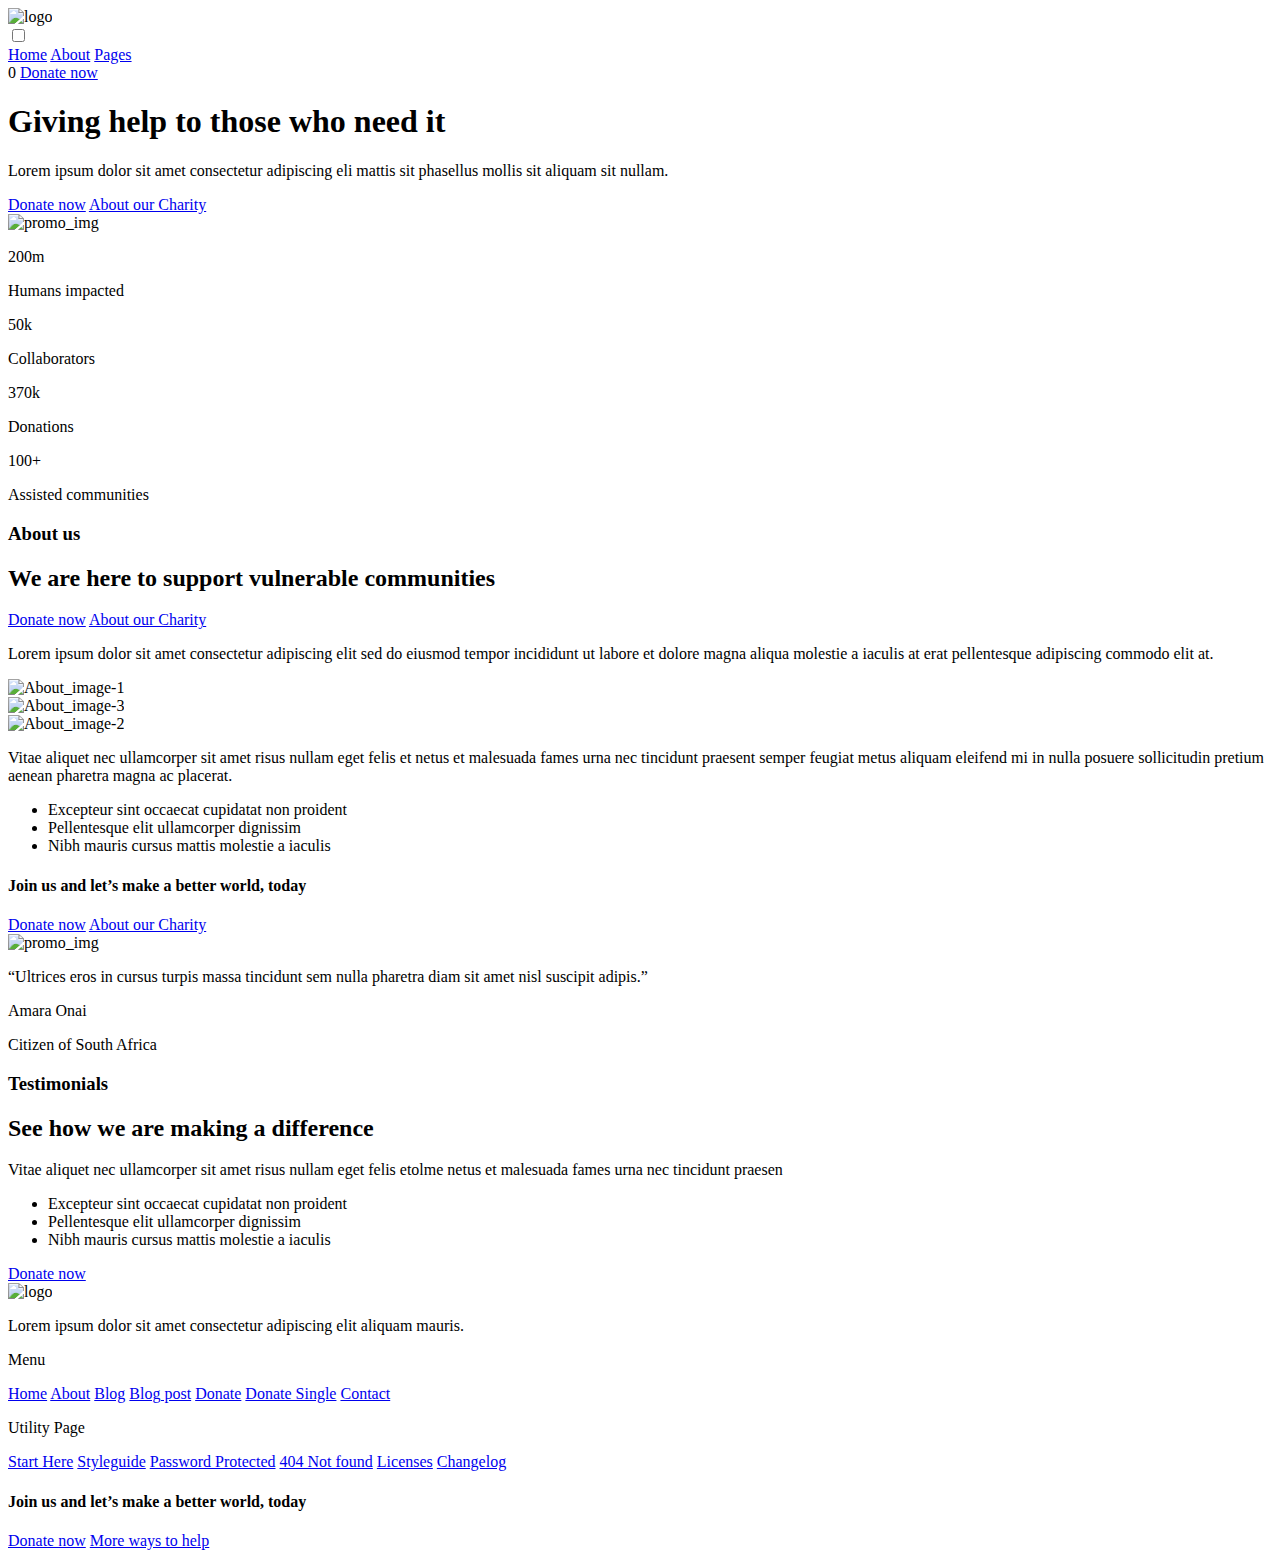
==== index.html @ 16843bdf "add new project" ====
<!DOCTYPE html>
<html lang="en">
<head>
    <meta charset="UTF-8">
    <meta name="viewport" content="width=device-width, initial-scale=1.0">
    <link rel="preconnect" href="https://fonts.googleapis.com">
    <link rel="preconnect" href="https://fonts.gstatic.com" crossorigin>
    <link href="https://fonts.googleapis.com/css2?family=DM+Sans:ital,opsz,wght@0,9..40,100..1000;1,9..40,100..1000&display=swap" rel="stylesheet">
    <link href="https://fonts.googleapis.com/css2?family=Roboto:wght@100;400;700&display=swap" rel="stylesheet">
    <link rel="stylesheet" href="./styles/normalize.css">
    <link rel="stylesheet" href="./styles/style.css">
    <link rel="stylesheet" href="./styles/about.css">
    <link rel="stylesheet" href="./styles/test.css">
    <link rel="stylesheet" href="./styles/footer.css">
    <title>Введение в CSS</title>
</head>


    
    
<body>
    <!-- <form action="">
        <input type="text" placeholder="Name" name="firstname" required>
        <input type="number" placeholder="Age" name="age" required>
        <input type="password" placeholder="Password" name="password" required>
        <input type="email" name="email" required>

        <div class="form">
            <label>
                <span>War</span>
                <input type="radio" name="radio">
            </label>
            <label>
                <span>Fantstic</span>
                <input type="radio" name="radio">
            </label>
            <label for="password">Zapolnit parol</label>
            
            <input type="checkbox" name="checkbox" id="password">
            
        </div>
        
        <input type="submit">
        <input type="reset">

        <button>Send</button>
    </form> -->
    <!-- <div class="container_main"> -->

        
        <header class="header">
            <div class="container header_mod">

                <div class="header__logo-wrap">
                    <img src="./image/logo.svg" alt="logo" class="header__logo-wrap">
                </div>
                <!-- a.nav__link*3 -->

                
                <input type="checkbox" id="burger-line" class="burger-checkbox">

                <label for="burger-line" class="burger"></label>
                
                <div class="header_mobile">
                    <nav class="nav">
                        <a href="#" class="nav__link">Home</a>  
                        <a href="#" class="nav__link">About</a>
                        <a href="#" class="nav__link">Pages</a>
                    </nav>
                    <div class="header__basket-wrap">
                    
                        <span class="header__basket-img"></span>
                        <span class="header_basket-counter">0</span>

                        <a href="#" class="btn-orange">Donate now</a>
                    <!-- <a href="#" class="btn-white">About our chatiry</a> -->
                    </div>
                </div>
                

            </div>
        </header>

        <main>
            <section class="promo"> 

                <div class="promo_info">

                    <span class="promo_line"></span>
                    <h1 class="promo_title">
                        Giving help to those who need it
                    </h1>
                    <p class="promo_text">
                        Lorem ipsum dolor sit amet consectetur adipiscing eli mattis sit phasellus mollis sit aliquam sit nullam.
                    </p>
                    <div class="promo_button">
                        <a href="#" class="btn-orange">Donate now</a>
                        <a href="#" class="btn-white">About our Charity</a>
                    </div>
                    

                </div>
                <div class="promo_img-wrap">
                    <img src="./image/promo_img.png" alt="promo_img" class="promo_img">
                </div>

            </section>  

            <section class="about">
                <div class="container">

                    <div class="about_stats">

                        <div class="about_card">
                            <p class="about_card-title">200<span class="about_card-yelllow">m</span></p>
                            <p class="about_card-text">Humans impacted</p>
                        </div>
                        <div class="about_card">
                            <p class="about_card-title">50<span class="about_card-yelllow">k</span></p>
                            <p class="about_card-text">Collaborators</p>
                        </div>
                        <div class="about_card">
                            <p class="about_card-title">370<span class="about_card-yelllow">k</span></p>
                            <p class="about_card-text">Donations</p>
                        </div>
                        <div class="about_card">
                            <p class="about_card-title">100<span class="about_card-yelllow">+</span></p>
                            <p class="about_card-text">Assisted communities</p>
                        </div>

                    </div>

                    <div class="about_content">
                        <h3 class="about_content-title">About us</h3>

                        <div class="about_content-header">

                            <h2 class="title title_modify">We are here to support vulnerable communities</h2>
                            <div class="button">
                                <a href="#" class="btn-orange">Donate now</a>
                                <a href="#" class="btn-white">About our Charity</a>
                            </div>
                        </div>

                        <div class="about_content-row">
                            <div class="about_content-col ">
                                <p class="text about_content-text_modify">Lorem ipsum dolor sit amet consectetur adipiscing elit sed do eiusmod tempor incididunt ut labore et dolore magna aliqua molestie a iaculis at erat pellentesque adipiscing commodo elit at.</p>
                                <div class="about_content-img-wrap about_content-img_wrap_modify">
                                    <img src="./image/about_img-1.png" alt="About_image-1" class="about_content-img">
                                </div>
                                <div class="about_content-img-wrap">
                                    <img src="./image/about_img-3.png" alt="About_image-3" class="about_content-img">
                                </div>
                            </div>

                            <div class="about_content-col adaptive">
                                
                                <div class="about_content-img-wrap">
                                    <img src="./image/about_img-2.png" alt="About_image-2" class="about_content-img">
                                </div>
                                <div>
                                    <p class="text about_content-col-text_modify2">Vitae aliquet nec ullamcorper sit amet risus nullam eget felis et netus et malesuada fames urna nec tincidunt praesent semper feugiat metus aliquam eleifend mi in nulla posuere sollicitudin pretium aenean pharetra magna ac placerat.</p>
                                    <ul class="about_content_list">
                                        <!-- <li class="text about_content_list-item">
                                            <img src="./image/about_icon.svg" alt="icon">
                                            <span>Excepteur sint occaecat cupidatat non proident</span>
                                        </li> -->
                                        <li class="text about_content_list-item">Excepteur sint occaecat cupidatat non proident</li>
                                        <li class="text about_content_list-item">Pellentesque elit ullamcorper dignissim</li>
                                        <li class="text about_content_list-item">Nibh mauris cursus mattis molestie a iaculis</li>
                                    </ul>
                                </div>
                                

                            </div>
                        </div>
                    </div>
                </div>
            </section>

            <section class="test">

                <div class="test_orange container">
                    <h4 class="title test_title">Join us and let’s make a better world, today</h4>
                    <div class="button">
                        <a href="#" class="btn-orange btn-black">Donate now</a>
                        <a href="#" class="btn-white">About our Charity</a>
                    </div>
                </div>

                <div class="test_bg">
                    <div class="container">
                        <div class="test_row">
                            <div class="test_col">
                                <div class="promo_img-wrap">
                                    <img src="./image/test_img.png" alt="promo_img" class="promo_img">
                                </div>

                                <div class="test_col-white">
                                    <p class="text text_col-white-text">“Ultrices eros in cursus turpis massa tincidunt sem nulla pharetra diam sit amet nisl suscipit adipis.”</p>
                                    
                                    <p class="text test_col-white_modify">Amara Onai</p>
                                    
                                    <p class="text">Citizen of South Africa</p>
                                </div>

                            </div> <!--test_col-->

                            <div class="test_col">
                                <h3 class="orange_title">Testimonials</h3>
                                <h2 class="title test_title_modify">See how we are making a difference</h2>
                                <p class="text">Vitae aliquet nec ullamcorper sit amet risus nullam eget felis etolme netus et malesuada fames urna nec tincidunt praesen</p>
                            
                                <ul class="list test_list_modify">
                                    <li class="list-item">Excepteur sint occaecat cupidatat non proident</li>
                                    <li class="list-item">Pellentesque elit ullamcorper dignissim</li>
                                    <li class="list-item">Nibh mauris cursus mattis molestie a iaculis</li>
                                </ul>
                                <div class="button">
                                    <a href="#" class="btn-orange">Donate now</a>
                                </div>
                            </div>
                        </div> <!--test_row-->
                    </div>
                </div>

            </section>
        </main>
    <!-- </div> -->

    <footer class="footer">
        <div class="container">
            <div class="footer_row footer_row-mod">
                <div class="footer_col">
                    <div class="logo-wrap">
                        <img src="./image/logo.svg" alt="logo" class="header__logo-wrap">
                    </div>
                    <p class="text footer_text_modify">Lorem ipsum dolor sit amet consectetur adipiscing elit aliquam mauris.</p>
                </div>
                <div class="footer_col">
                    <p class="footer_text">Menu</p>
                    <a href="#" class="nav_link footer_nav">Home</a>
                    <a href="#" class="nav_link footer_nav">About</a>
                    <a href="#" class="nav_link footer_nav">Blog</a>
                    <a href="#" class="nav_link footer_nav">Blog post</a>
                    <a href="#" class="nav_link footer_nav">Donate</a>
                    <a href="#" class="nav_link footer_nav">Donate Single</a>
                    <a href="#" class="nav_link footer_nav">Contact</a>
                    
                </div>
                <div class="footer_col">
                    <p class="footer_text">Utility Page</p>
                    <a href="#" class="nav_link footer_nav">Start Here</a>
                    <a href="#" class="nav_link footer_nav">Styleguide</a>
                    <a href="#" class="nav_link footer_nav">Password Protected</a>
                    <a href="#" class="nav_link footer_nav">404 Not found</a>
                    <a href="#" class="nav_link footer_nav">Licenses</a>
                    <a href="#" class="nav_link footer_nav">Changelog</a>
                    
                </div>
                <div class="footer_col">
                    <div class="footer_orange container">
                        <h4 class="footer_title test_title">Join us and let’s make a better world, today</h4>
                        <div class="button footer_btn">
                            <a href="#" class="footer_btn-orange footer_btn-black">Donate now</a>
                            <a href="#" class="footer_btn-white">More ways to help</a>
                        </div>
                    </div>
                </div>
            </div>
            <div class="foote_copyright"></div>
        </div>
    </footer>
</body>
</html>
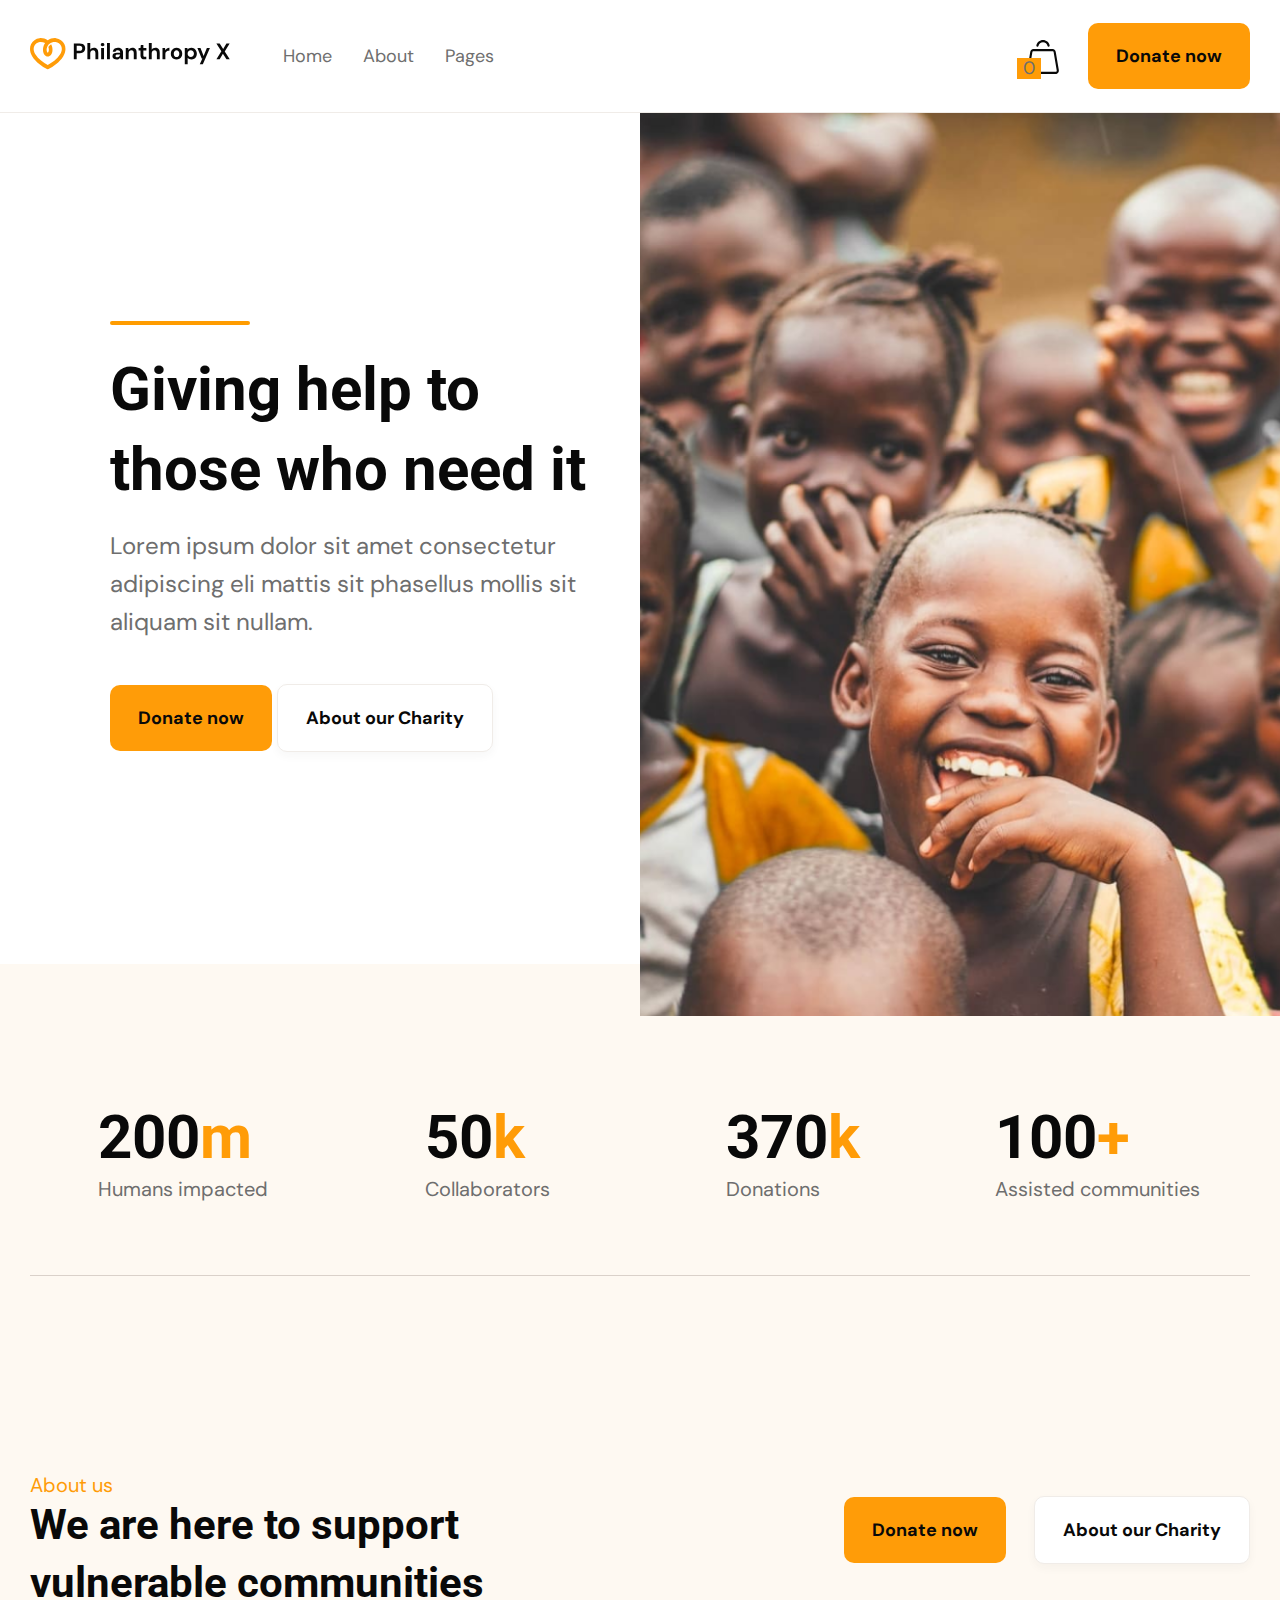
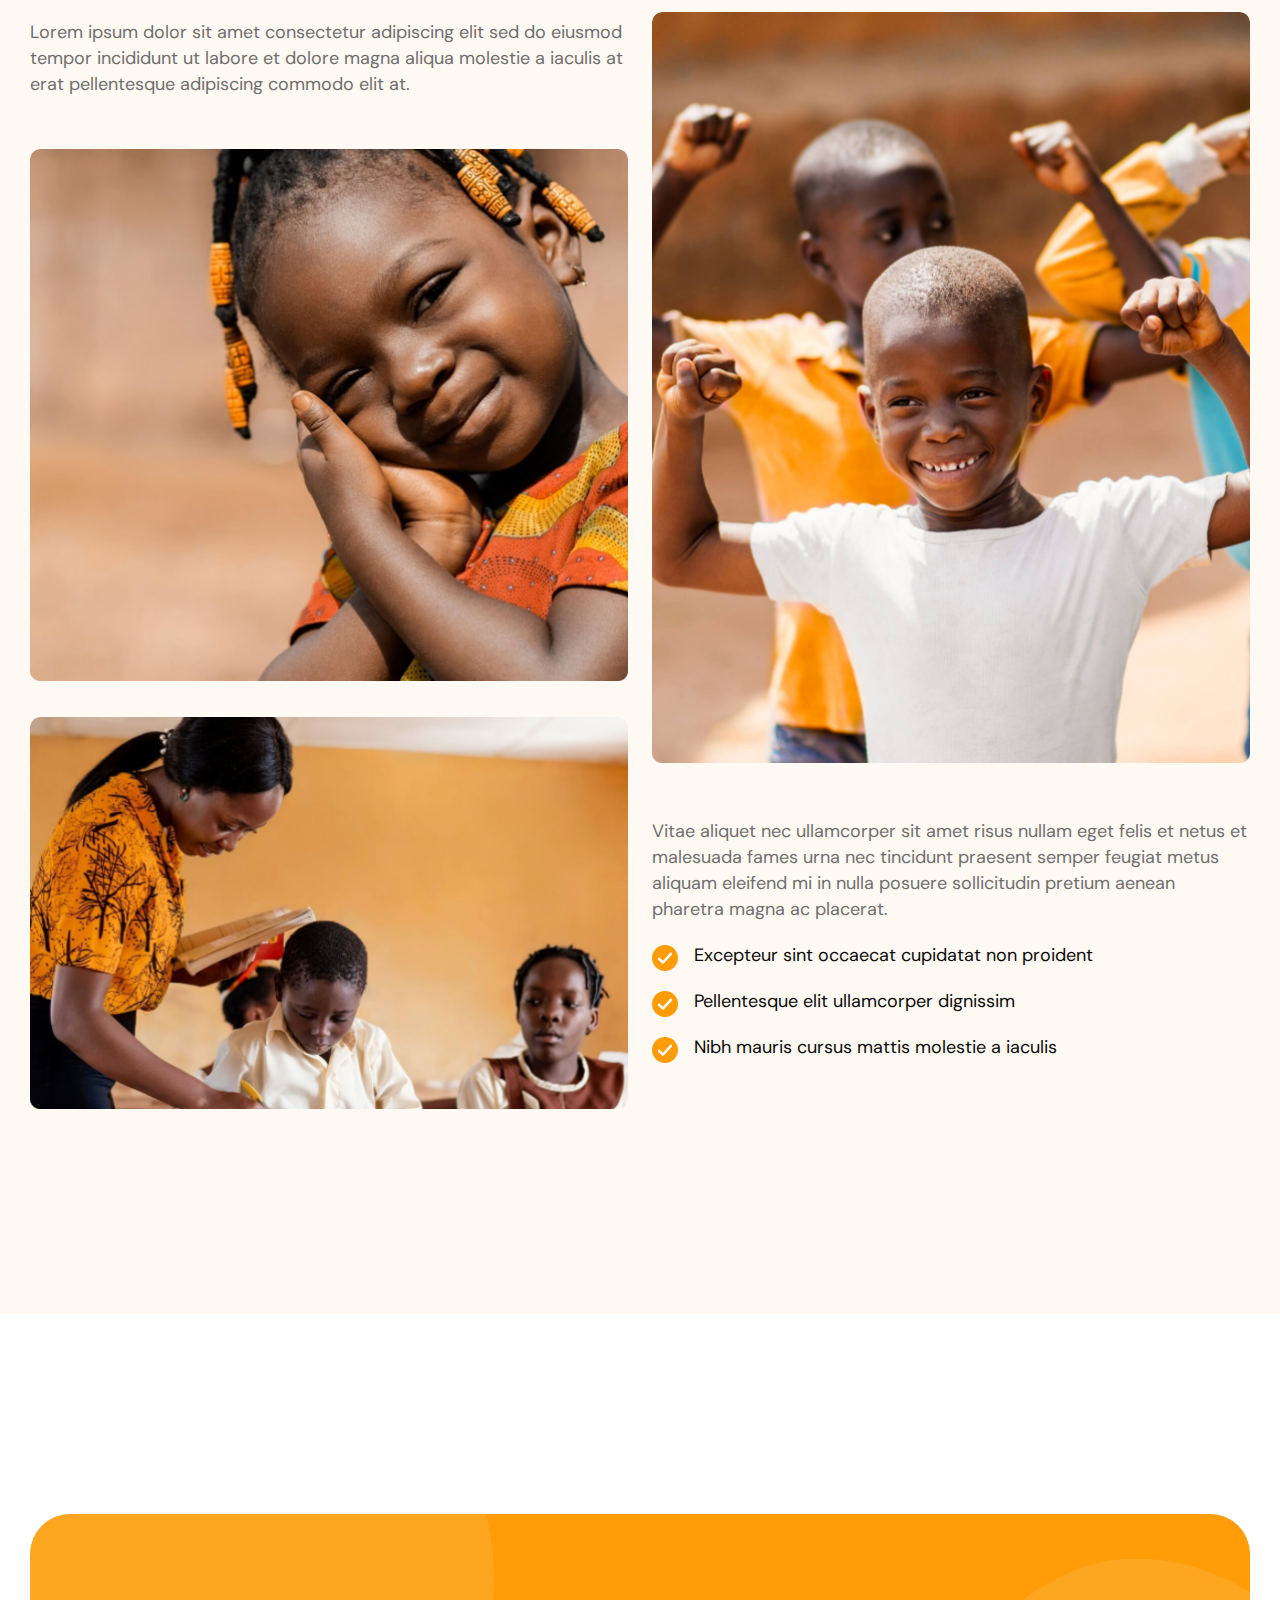
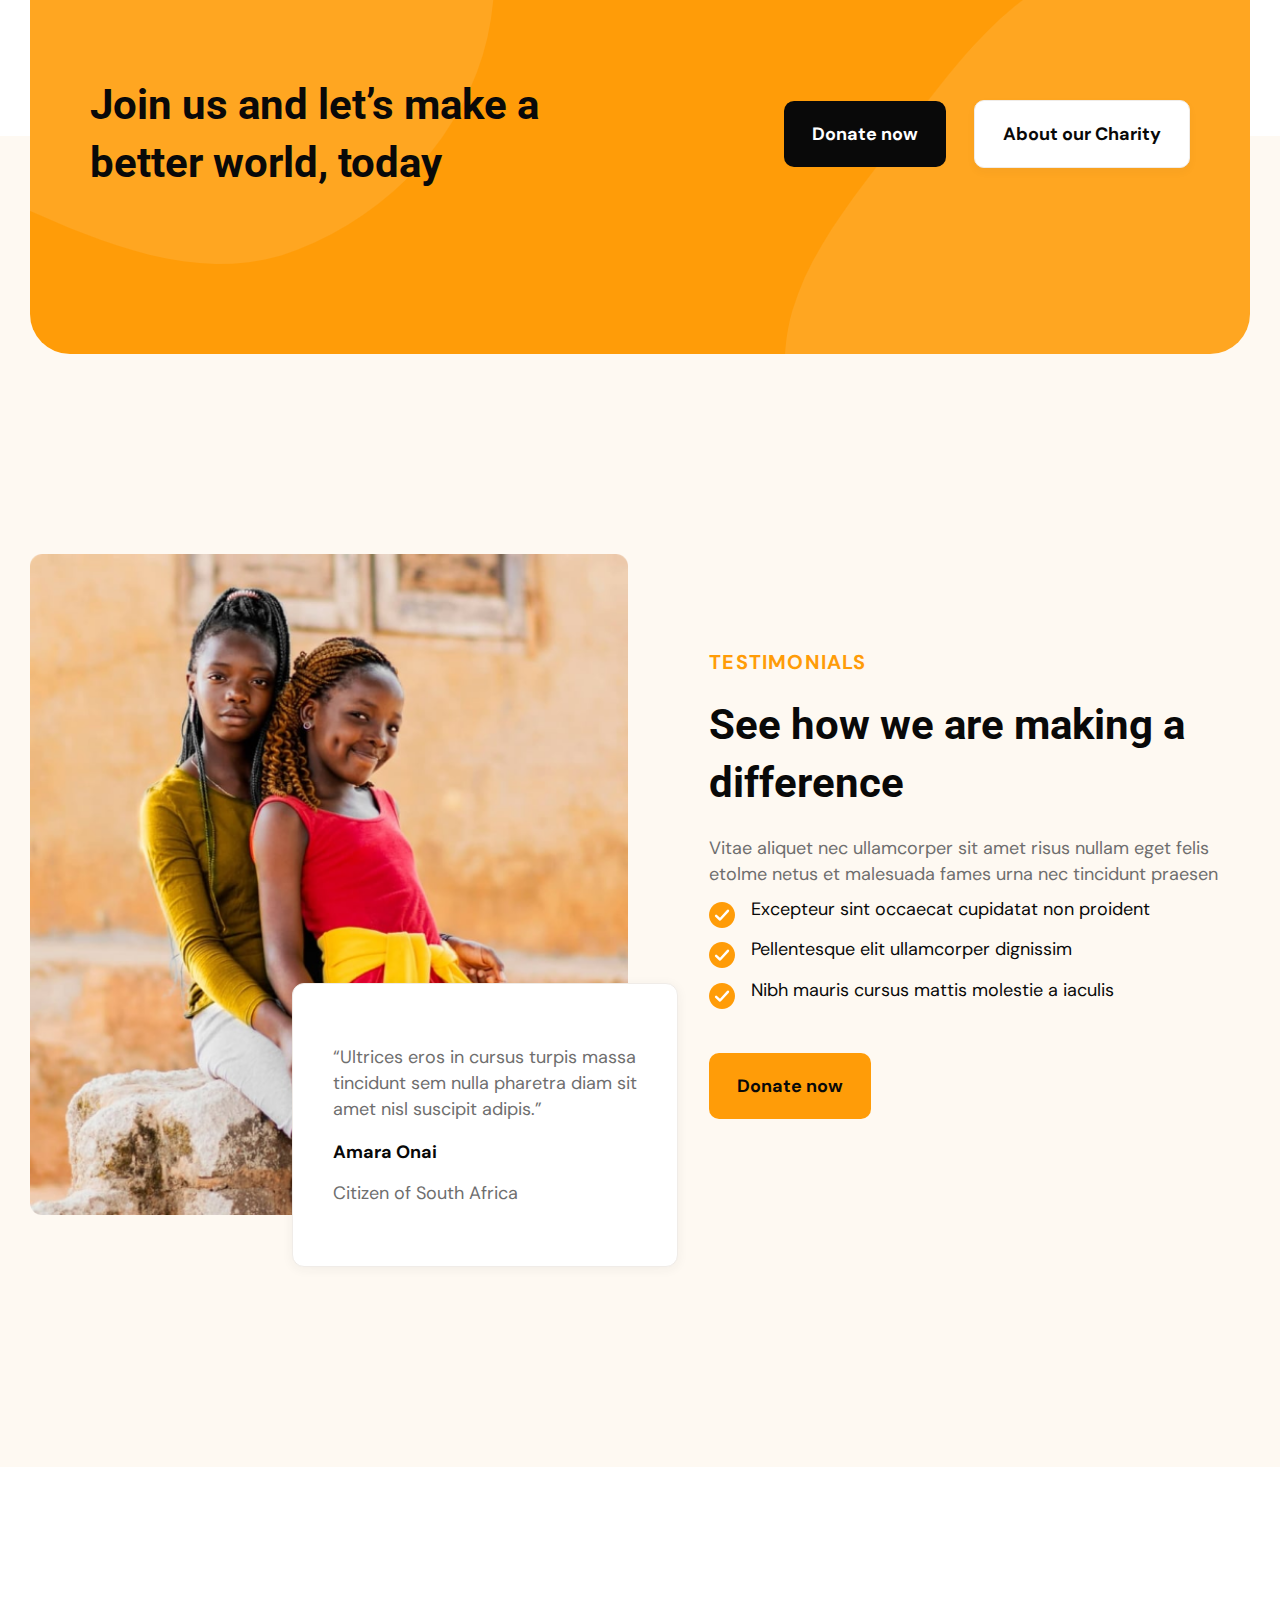
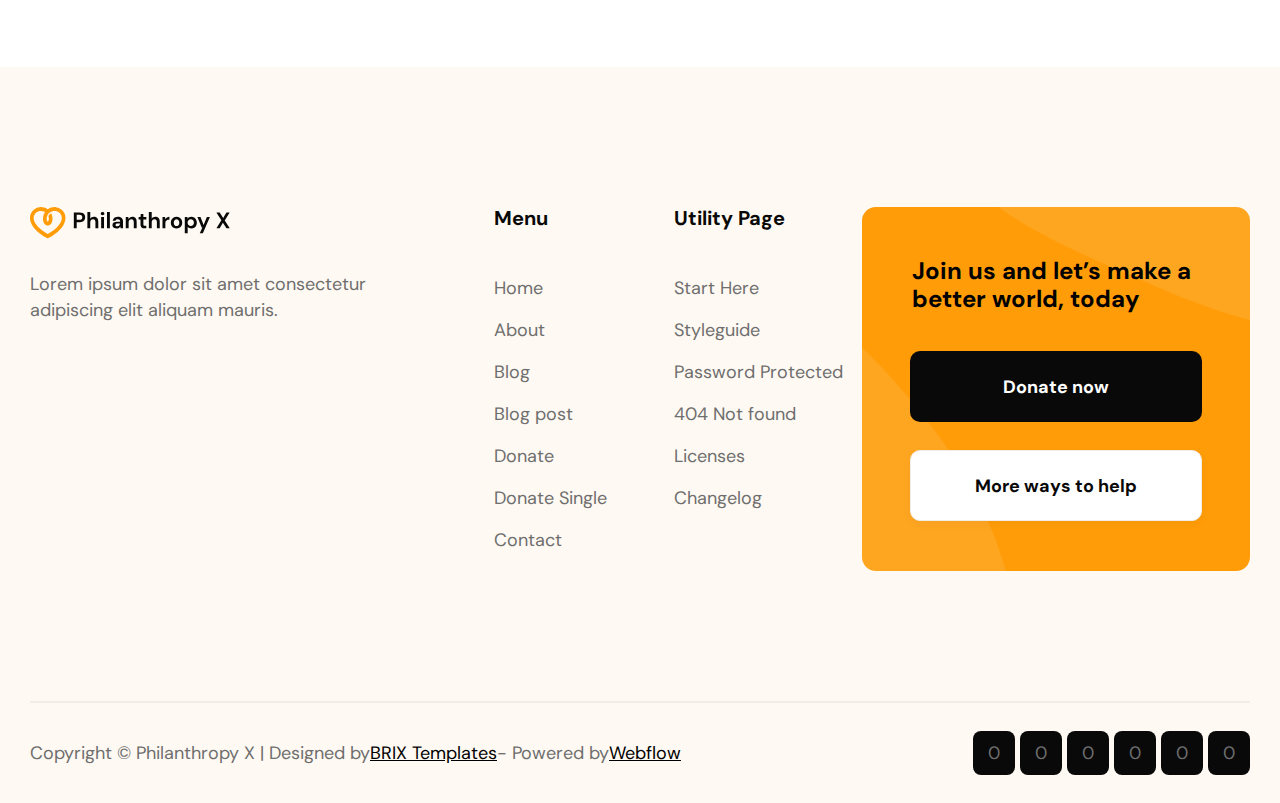
==== commit d403ef0f: "был добавлен футер + адаптив" ====
--- a/index.html
+++ b/index.html
@@ -237,30 +237,39 @@
                     </div>
                     <p class="text footer_text_modify">Lorem ipsum dolor sit amet consectetur adipiscing elit aliquam mauris.</p>
                 </div>
+                    <div class="scrol">
+
+                        <a class="footer_text scrol_btn">Menu</a>
+                        <div class="scrol_mod">
+                            <a href="#" class="text footer_nav">Home</a>
+                            <a href="#" class="text footer_nav">About</a>
+                            <a href="#" class="text footer_nav">Blog</a>
+                            <a href="#" class="text footer_nav">Blog post</a>
+                            <a href="#" class="text footer_nav">Donate</a>
+                            <a href="#" class="text footer_nav">Donate Single</a>
+                            <a href="#" class="text footer_nav">Contact</a>
+                        </div>
+                        
+                        
+                    </div>
+                    <div class="scrol">
+                        <a class="footer_text scrol_btn">Utility Page</a>
+                        <div class="scrol_mod">
+                            <a href="#" class="text footer_nav">Start Here</a>
+                            <a href="#" class="text footer_nav">Styleguide</a>
+                            <a href="#" class="text footer_nav">Password Protected</a>
+                            <a href="#" class="text footer_nav">404 Not found</a>
+                            <a href="#" class="text footer_nav">Licenses</a>
+                            <a href="#" class="text footer_nav">Changelog</a>
+                        </div>
+                        
+                        
+                    </div>
+        
+                
                 <div class="footer_col">
-                    <p class="footer_text">Menu</p>
-                    <a href="#" class="nav_link footer_nav">Home</a>
-                    <a href="#" class="nav_link footer_nav">About</a>
-                    <a href="#" class="nav_link footer_nav">Blog</a>
-                    <a href="#" class="nav_link footer_nav">Blog post</a>
-                    <a href="#" class="nav_link footer_nav">Donate</a>
-                    <a href="#" class="nav_link footer_nav">Donate Single</a>
-                    <a href="#" class="nav_link footer_nav">Contact</a>
-                    
-                </div>
-                <div class="footer_col">
-                    <p class="footer_text">Utility Page</p>
-                    <a href="#" class="nav_link footer_nav">Start Here</a>
-                    <a href="#" class="nav_link footer_nav">Styleguide</a>
-                    <a href="#" class="nav_link footer_nav">Password Protected</a>
-                    <a href="#" class="nav_link footer_nav">404 Not found</a>
-                    <a href="#" class="nav_link footer_nav">Licenses</a>
-                    <a href="#" class="nav_link footer_nav">Changelog</a>
-                    
-                </div>
-                <div class="footer_col">
-                    <div class="footer_orange container">
-                        <h4 class="footer_title test_title">Join us and let’s make a better world, today</h4>
+                    <div class="footer_orange">
+                        <h4 class="footer_title">Join us and let’s make a better world, today</h4>
                         <div class="button footer_btn">
                             <a href="#" class="footer_btn-orange footer_btn-black">Donate now</a>
                             <a href="#" class="footer_btn-white">More ways to help</a>
@@ -268,7 +277,24 @@
                     </div>
                 </div>
             </div>
-            <div class="foote_copyright"></div>
+            <div class="hr"></div>
+            <div class="footer_copyright">
+                <div class="footer_copy">
+                   <p class="footer_cp-text">Copyright © Philanthropy X | Designed by</p>
+                    <a href="#" class="footer_cp-text-a">BRIX Templates</a>
+                    <p class="footer_cp-text">- Powered by</p>
+                    <a href="#" class="footer_cp-text-a">Webflow</a>   
+                </div>
+                <div class="footer-icon">
+                    <a href="#" class="icons">0</a>
+                    <a href="#" class="icons">0</a>
+                    <a href="#" class="icons">0</a>
+                    <a href="#" class="icons">0</a>
+                    <a href="#" class="icons">0</a>
+                    <a href="#" class="icons">0</a>
+                </div>
+            </div>
+            
         </div>
     </footer>
 </body>
--- a/styles/style.css
+++ b/styles/style.css
@@ -0,0 +1,397 @@
+/*селетор {
+    svoistva: znachenie;
+} */
+/* .child {
+    border: 1px solid red;
+    background: pink;
+    /* padding-top: 50px;
+    padding-bottom: 50px;
+    display: inline-block;
+    margin: 10px;
+    box-sizing: border-box;
+    margin: 10px;
+} */
+
+/* .parent {
+    background: lightcoral url(https://otkritkis.com/wp-content/uploads/2022/07/qljqg-scaled.jpg) no-repeat 50px -200px / contain;
+    /* padding: 10px;
+    padding-left: 10px;
+    padding-top: 10px;
+    padding-bottom: 300px;
+    padding-right: 10px;
+    margin: 20px;
+    background-image: url(https://otkritkis.com/wp-content/uploads/2022/07/qljqg-scaled.jpg);
+    background-size: cover;
+    background-repeat: no-repeat;
+}*/
+
+
+@import url('https://fonts.googleapis.com/css2?family=Roboto:wght@100;400;700&display=swap');
+
+.title {
+    color: rgb(9, 9, 9);
+    font-family: Roboto;
+    font-size: 42px;
+    font-weight: 700;
+    line-height: 58px;
+}
+
+.orange_title {
+    color: rgb(255, 156, 8);
+    font-size: 20px;
+    font-weight: 700;
+    line-height: 22px; 
+    text-transform: uppercase;
+    letter-spacing: 1.2px;
+}
+
+.text {
+    font-size: 18px;
+    line-height: 26px;
+    font-weight: 400;
+}
+.button {
+    display: flex;
+    gap: 28px;
+    align-items: center;
+}
+
+.btn-orange {
+    border-radius: 10px;
+    background: rgb(255, 156, 8);
+    color: rgb(9, 9, 9);
+    font-size: 18px;
+    font-weight: 700;
+    line-height: 20px;
+    padding: 23px 28px;
+    border: none;
+    display: inline-block;
+    transition: all .5s;
+}
+.btn-orange:hover {
+    color:  white;
+}
+
+.btn-white {
+    border: 1px solid rgb(240, 236, 232);
+    border-radius: 10px;
+    box-shadow: 0px 4px 10px 0px rgba(43, 43, 43, 0.04);
+    background: rgb(255, 255, 255);
+    color: rgb(9, 9, 9);
+    font-size: 18px;
+    font-weight: 700;
+    line-height: 20px;
+    padding: 23px 28px;
+    display: inline-block;
+    transition: all .5s;
+}
+.btn-white:hover {
+    background: rgb(9, 9, 9);
+    color: white;
+    border: 1px solid rgb(9, 9, 9);
+}
+
+.btn-black {
+    background: rgb(9, 9, 9);
+    color: white;
+    transition: all .5s;
+}
+.btn-black:hover{
+    background: white;
+    color: rgb(9, 9, 9);
+}
+.container {
+    max-width: 1220px;
+    margin: 0 auto;
+}
+
+.list {
+    /* display: flex;
+    flex-direction: column;
+    gap: 20px; */
+    margin-top: 20px;
+}
+
+.list-item {
+    color: rgb(9, 9, 9);
+    margin-bottom: 20px;
+    display: flex;
+    align-items: center;
+    gap: 16px;
+    position: relative;
+    padding-left: 42px;
+}
+.list-item:last-child {
+    margin-bottom: 0;
+}
+
+.list-item::before {
+    content: '';
+    background: url(../image/about_icon.svg) no-repeat center / cover;
+    display: block;
+    width: 26px;
+    height: 26px;
+    position: absolute;
+    left: 0;
+    top: 3px;
+}
+/*header*/
+.header {
+    border-bottom: 1px solid rgb(240, 236, 232);
+    padding: 23px 0;
+}
+
+.header_mod {
+    display: flex;
+    align-items: center;
+    flex-wrap: wrap;
+}
+
+.burger-checkbox {
+    display: none;
+   /* position: absolute; */
+}
+
+.burger {
+    display: none;
+    width: 40px;
+    height: 26px;
+    background: transparent;
+    cursor: pointer;
+    position: relative;
+    z-index: 1;
+}
+
+.burger::before,
+.burger::after {
+    content: '';
+    position: absolute;
+    width: 100%;
+    height: 4px;
+    display: block;
+    background: #000;
+    border-radius: 10px;
+}
+
+.burger::before {
+    top: 0;
+    box-shadow: 0 11px 0 #000;
+    transition: box-shadow .3s .15s, top .3s .15s transform .3s;
+}
+
+.burger::after {
+    bottom: 0;
+    transition: bottom .3s .15s, transform .3s;
+}
+
+.burger-checkbox:checked + .burger::before {
+    top: 11px;
+    transform: rotate(45deg);
+    box-shadow: 0 6px 0 rgba(0, 0, 0, 0) ;
+    transition: box-shadow .3s .15s, top .3s  transform .3s .15s;
+}
+
+.burger-checkbox:checked + .burger::after {
+    bottom: 11px;
+    transform: rotate(-45deg);
+    transition: bottom .3s, transform .3s .15s;
+}
+
+.header_mobile {
+    display: flex;
+    align-items: center;
+    flex-grow: 1;
+}
+
+.header__basket-wrap{
+    margin-left: auto;
+    position: relative;
+}
+.nav {
+    margin: 0 -13px;
+    margin-left: 40px;
+    
+}
+.nav__link {
+    padding: 0 13px;
+}
+.nav__link:hover {
+    color: rgb(255, 156, 8);
+}
+
+.header__basket-img {
+    width: 32px;
+    height: 34px;
+    background: url(../image/icon-basket.svg);
+    display: inline-block;
+    margin-right: 24px;
+    vertical-align: middle;
+}
+
+/* .header__basket-img::after {
+    content: '0';
+    padding: 0 6px;
+    background: rgb(255, 156, 0);
+    position: absolute;
+    left: -10px;
+    bottom: 10px;
+} */
+
+.header_basket-counter {
+    /* width: 22px;
+    height: 22px; */
+    background: rgb(255, 156, 8);
+    display: inline-block;
+    /* text-align: center; */
+    padding: 0 6px;
+    position: absolute;
+    left: -10px;
+    bottom: 10px;
+
+}
+/*promo*/
+.promo {
+    display: flex;
+}
+
+.promo_info {
+    padding: 208px 43px 264px 110px;
+    flex-basis: 50%;
+}
+
+.promo_line {
+    width: 140px;
+    height: 4px;
+    border-radius: 20px;
+    background: rgb(255, 156, 0);
+    display: block;
+    margin-bottom: 25px;
+}
+
+.promo_title {
+    color: rgb(9, 9, 9);
+    font-size: 60px;
+    font-weight: 700;
+    line-height: 80px;
+    font-family: 'Roboto', Arial, Helvetica, sans-serif ;
+    max-width: 603px;
+    margin-bottom: 17px;
+}
+
+
+.promo_text {
+    color: rgb(110, 110, 110);
+    font-size: 24px;
+    font-weight: 400;
+    line-height: 38px;
+    margin-bottom: 43px;
+}
+
+.promo_img-wrap  {
+    flex-basis: 50%;
+
+}
+.promo_img {
+    display: block;
+    width: 100%;
+    height: 100%;
+    object-fit: cover;
+    object-position: center;
+}
+
+/*media*/
+
+@media screen and (max-width: 1240px) {
+    
+    .container_main {
+        padding: 0 10px;
+    }
+    .promo_title {
+        font-size: 40px;
+        line-height: 55px;
+    }
+
+}
+
+@media screen and (max-width: 1180px) {
+    
+    .promo_info {
+        padding-left: 30px;
+        padding-right: 30px;
+    }
+    
+}
+@media screen and (max-width: 900px) {
+    
+    .btn-orange, 
+    .btn-white {
+        margin-top: 50px;
+        padding: 10px 20px;
+        font-size: 14px;
+    }
+    .header__basket-img::after{
+        bottom: -5px;
+    }
+    .promo {
+        display: flex;
+        flex-direction: column-reverse;
+    }
+    .promo_img {
+        height: 100%;
+    }
+    .promo_info {
+        padding-top: 50px;
+        padding-bottom: 50px;
+    }
+    .promo_text {
+        font-size: 18px;
+        height: 25px;
+    }
+}
+
+@media screen and (max-width: 700px) {
+    
+    .header_mod {
+        justify-content: space-between;
+        
+
+    }
+
+    .nav,
+    .header__basket-wrap {
+        margin-left: 0;
+    }
+
+    .nav {
+        margin: 20px 0;
+    }
+
+    .promo_img {
+        height: 400px;
+    }
+
+    .burger {
+        display: block;
+    }
+
+    .header_mobile {
+        position: absolute;
+        top: 0;
+        left: 0;
+        background: white;
+        width: 100%;
+        flex-direction: column;
+        padding: 50px 0;
+        gap: 15px;
+        transform: translateY(-100%);
+        transition: .3s;
+    }
+
+    .burger-checkbox:checked ~ .header_mobile {
+        transform: translateY(0);
+    }
+}
+
+.form {
+    margin: 20px;
+}--- a/styles/about.css
+++ b/styles/about.css
@@ -0,0 +1,251 @@
+.about {
+    background: rgb(254, 249, 242);
+    padding: 134px 0 200px 0;
+    margin: -52px 0 200px 0;
+}
+
+.about_stats {
+    padding-bottom: 75px;
+    border-bottom: 1px solid rgb(218, 209, 202);
+    margin-bottom: 198px;
+    display: grid;
+    grid-template-columns: repeat(4, 1fr);
+    /* grid-template-rows: 100px 100px; */
+    justify-items: center;
+}
+
+.about_card {
+    /* border: 1px solid; */
+}
+
+.about_card-title {
+    color: rgb(9, 9, 9);
+    font-size: 60px;
+    font-weight: 700;
+    line-height: 80px;
+    font-family: 'Roboto', Arial, Helvetica, sans-serif;
+}
+
+.about_card-yelllow {
+    color: rgb(255, 156, 8);
+}
+.about_card-text {
+    font-size: 20px;
+    line-height: 22px;
+    font-weight: 400;
+}
+
+.about_content-title {
+    color: rgb(255, 156, 8);
+    font-size: 20px;
+    font-weight: 400;
+    line-height: 22px; 
+}
+.about_content-header {
+    display: flex;
+    justify-content: space-between;
+    align-items: flex-start;
+}
+
+.title_modify {
+    max-width: 517px;
+}
+
+.about_content-row {
+    display: flex;
+    justify-content: space-between;
+}
+
+.about_content-col {
+    flex-basis: 49%;
+}
+
+.about_content-col:first-child {
+    padding-top: 7px;
+}
+
+.about_content-text_modify {
+    margin-bottom: 52px;
+}
+
+.about_content-img-wrap {
+    overflow: hidden;
+    border-radius: 10px;
+}
+
+.about_content-img_wrap_modify {
+    margin-bottom: 32px;
+}
+
+.about_content-img {
+    width: 100%;
+    object-fit: cover;
+}
+
+.about_content-col-text_modify2 {
+    margin-top: 50px;
+}
+
+.about_content_list {
+    /* display: flex;
+    flex-direction: column;
+    gap: 20px; */
+    margin-top: 20px;
+}
+
+.about_content_list-item {
+    color: rgb(9, 9, 9);
+    margin-bottom: 20px;
+    display: flex;
+    align-items: center;
+    gap: 16px;
+    position: relative;
+    padding-left: 42px;
+}
+.about_content_list-item:last-child {
+    margin-bottom: 0;
+}
+
+.about_content_list-item::before {
+    content: '';
+    background: url(../image/about_icon.svg) no-repeat center / cover;
+    display: block;
+    width: 26px;
+    height: 26px;
+    position: absolute;
+    left: 0;
+    top: 3px;
+}
+
+
+/* media */
+
+@media screen and (max-width: 1240px) {
+    
+    .about_card-title {
+        font-size: 40px;
+    }
+
+    .about_card-text {
+        font-size: 18px;
+    }
+
+}
+
+@media screen and (max-width: 900px) {
+    
+    .container {
+        padding: 0 20px;
+    }
+    .about {
+        margin: -26px 0 100px 0;
+    } 
+    .about_stats {
+        margin-bottom: 99px;
+    }
+    .about_card-title {
+        font-size: 38px;
+    }
+
+    .about_card-text {
+        font-size: 14px;
+    }
+
+    .about_content-title {
+        font-size: 18px;
+    }
+
+    .title_modify {
+        max-width: 383px;
+    }
+
+    .title {
+        font-size: 32px;
+        line-height: 40px;
+    }
+    .text {
+        font-size: 16px;
+    }
+
+    .button {
+        gap: 10px;
+    }
+    .btn-orange,
+    .btn-white {
+        margin: 0;
+    }
+
+    .promo_button {
+        padding-top: 25px;
+    }
+}
+
+@media screen and (max-width: 700px) {
+    
+    .about {
+        padding: 50px 0 100px 0;
+        margin: -26px 0 100px 0;
+    } 
+    .about_stats {
+        margin-bottom: 99px;
+    }
+    .about_card-title {
+        font-size: 38px;
+    }
+
+    .about_card-text {
+        font-size: 16px;
+    }
+
+    .about_content-title {
+        font-size: 18px;
+    }
+
+    .title_modify {
+        max-width: 353px;
+    }
+
+    .title {
+        font-size: 28px;
+        line-height: 40px;
+    }
+    .text {
+        font-size: 16px;
+    }
+
+    .button {
+        gap: 5px;
+    }
+    .btn-orange,
+    .btn-white {
+        margin: 0;
+    }
+
+    .about_content-row {
+        flex-direction: column;
+    }
+
+    .about_content-col {
+        display: flex;
+        flex-direction: column;
+    }
+
+    .adaptive {
+        flex-direction: column-reverse;
+    }
+
+    .container {
+        padding: 0 25px;
+    }
+    .about_content_list {
+        margin: 20px;
+    }
+
+    .about_content-text_modify  {
+        margin: 20px 0;
+    }
+
+    .about_content-col-text_modify2 {
+        margin: 20px 0;
+    }
+}--- a/styles/test.css
+++ b/styles/test.css
@@ -0,0 +1,132 @@
+.test_orange {
+    border-radius: 40px;
+    padding: 162px 60px;
+    background: url(../image/test-orange-bg-left.png) no-repeat -40% 140%, url(../image/test-orange-bg-right.png) no-repeat 140% -20%;
+    background-color: rgb(255, 156, 8);
+    display: flex;
+    align-items: center;
+    justify-content: space-between;
+    position: relative;
+    z-index: 0;
+}
+
+.test_title {
+    flex-basis: 45%;
+}
+
+.test_bg {
+    background: rgb(254, 249, 242);
+    padding: 418px 0 252px 0;
+    margin: -218px 0 200px 0;
+}
+
+
+.test_row {
+    display: flex;
+    justify-content: space-between;
+    align-items: center;
+}
+
+.test_col {
+    flex-basis: 49%;
+    position: relative;
+}
+
+.test_col:last-child {
+    padding-left: 57px;
+}
+
+
+
+.test_col-white {
+    border: 1px solid rgb(240, 236, 232);
+    border-radius: 12px;
+    box-shadow: 0px 2px 12px 0px rgba(43, 43, 43, 0.06);
+    background: rgb(255, 255, 255);
+    padding: 60px 40px;
+    position: absolute;
+    right: -50px;
+    bottom: -52px;
+}
+
+.test_col-white_modify {
+    font-weight: 700;
+    color: rgb(9, 9, 9);
+    margin: 17px 0 15px 0;
+}
+
+.text_col-white-text {
+    max-width: 304px;
+}
+
+.test_title_modify {
+    margin: 23px 0;
+}
+
+.test_list_modify {
+    margin: 12px 0 52px 0;
+}
+
+/* media */
+@media screen and (max-width: 900px) {
+    .test_orange {
+        border-radius: 40px;
+        padding: 110px 30px;
+        margin: 20px;
+    }
+    .test_title {
+        font-size: 32px;
+    }
+    
+    .test_col-white {
+        padding: 25px 15px;
+        position: absolute;
+        right: -50px;
+        bottom: -52px;
+    }
+    .list-item {
+        font-size: 16px;
+    }
+
+    .list-item::before{
+        width: 22px;
+        height: 22px;
+    }
+    .test_bg {
+        padding: 318px 0 152px 0;
+        margin: 0 0 150px 0;
+    }
+        
+}
+
+@media screen and (max-width: 700px) {
+    .test_orange {
+        border-radius: 40px;
+        padding: 80px 30px;
+        margin: 20px;
+    }
+    .test_title {
+        font-size: 24px;
+    }
+    .test_row {
+        display: flex;
+        flex-direction: column;
+    }
+    .test_col {
+        margin-top: 100px;
+    }
+
+    .test_col:last-child {
+        padding: 0 50px;
+    }
+    .test_bg {
+        padding: 98px 0 102px 0;
+        margin: 0 0 100px 0;
+    }
+
+    .footer-icon a {
+        padding: 3px 8px;
+        border-radius: 6px;
+    }
+}
+
--- a/styles/footer.css
+++ b/styles/footer.css
@@ -0,0 +1,266 @@
+.footer {
+    background: rgb(254, 249, 242);
+    padding-top: 140px;
+}
+
+.footer_text_modify {
+    margin-top: 27px;
+}
+
+.footer_row {
+    display: grid;
+    grid-template-columns: 2fr 1fr 1fr 1fr;
+    justify-items: center;
+    
+}
+
+.footer_text {
+    color: rgb(9, 9, 9);
+    font-family: DM Sans;
+    font-size: 20px;
+    font-weight: 700;
+    line-height: 22px;
+    margin: 0 0 45px 0;
+}
+.footer_nav {
+    margin-bottom: 16px;
+}
+
+.footer_orange {
+    border-radius: 14px;
+    padding: 50px 50px;
+    background: url(../image/test-orange-bg-left.png) no-repeat -20% 180%, url(../image/test-orange-bg-right.png) no-repeat 180% -20%;
+    background-color: rgb(255, 156, 8);
+    display: flex;
+    align-items: center;
+    justify-content: space-between;
+    position: relative;
+    z-index: 0;
+    flex-direction: column;
+    width: 388px;
+    height: 364px;
+
+}
+
+.footer_title {
+    font-size: 24px;
+    color: #000;
+    
+}
+
+
+
+.footer_btn {
+    flex-direction: column;
+}
+.footer_btn-orange {
+    border-radius: 10px;
+    background: rgb(255, 156, 8);
+    color: rgb(9, 9, 9);
+    font-size: 18px;
+    font-weight: 700;
+    line-height: 20px;
+    width: 292px;
+    height: 71px;
+    border: none;
+    display: inline-block;
+    transition: all .5s;
+    display: flex;
+    align-items: center;
+    justify-content: center;
+}
+.footer_btn-orange:hover {
+    color:  white;
+}
+
+.footer_btn-white {
+    border: 1px solid rgb(240, 236, 232);
+    border-radius: 10px;
+    box-shadow: 0px 4px 10px 0px rgba(43, 43, 43, 0.04);
+    background: rgb(255, 255, 255);
+    color: rgb(9, 9, 9);
+    font-size: 18px;
+    font-weight: 700;
+    line-height: 20px;
+    width: 292px;
+    height: 71px;
+    display: inline-block;
+    transition: all .5s;
+    display: flex;
+    align-items: center;
+    justify-content: center;
+}
+
+.footer_btn-white:hover {
+    background: rgb(9, 9, 9);
+    color: white;
+    border: 1px solid rgb(9, 9, 9);
+}
+
+.footer_btn-black {
+    background: rgb(9, 9, 9);
+    color: white;
+    transition: all .5s;
+}
+.footer_btn-black:hover{
+    background: white;
+    color: rgb(9, 9, 9);
+}
+
+.hr {
+    margin-top: 130px;
+    border: 1px solid rgb(240, 236, 232);;
+}
+
+.footer_copyright {
+    display: flex;
+    justify-content: space-between;
+    align-items: center;
+}
+.footer_copy {
+    height: 100px;
+    display: flex;
+    align-items: center;
+}
+
+.footer_cp-text {
+    font-size: 18px;
+}
+
+.footer_cp-text-a {
+    font-size: 18px;
+    color: #000;
+    text-decoration-line: underline;
+}
+
+.footer-icon a {
+    padding:  10px 15px;
+    border-radius: 8px;
+    background: rgb(9, 9, 9);
+}
+
+.scrol_mod {
+    display: flex;
+    flex-direction: column;
+    margin-top: 45px;
+}
+
+/* media */
+@media screen and (max-width: 900px) {
+
+    .footer {
+        padding-top: 100px;
+    }
+    .footer_cp-text,
+    .footer_cp-text-a {
+        font-size: 14px;
+    }
+
+    .footer_nav {
+        margin-bottom: 8px;
+    }
+    .footer_text_modify {
+        margin-top: 17px;
+        max-width: 300px;
+        text-align: center;
+    }
+
+    .footer_text {
+        margin: 0 0 25px 0;
+    }
+
+    .footer-icon a {
+        padding:  5px 10px;
+        border-radius: 8px;
+    }
+
+    .footer_orange {
+        padding: 30px 45px;
+        width: 290px;
+        height: 280px;
+    }
+    .footer_title {
+        font-size: 21px;
+    }
+
+    .footer_btn-orange,
+    .footer_btn-white {
+        font-size: 16px;
+        width: 196px;
+        height: 50px;
+    }
+    .footer_copy {
+        height: 80px;
+    }
+}
+
+@media screen and (max-width: 700px) {
+    .footer_row {
+        display: flex;
+        flex-direction: column;
+        align-items: center;
+    }
+    .footer_col {
+        margin-bottom: 40px;
+    }
+    
+    .logo-wrap {
+        display: flex;
+        justify-content: center;
+    }
+
+    .scrol {
+        position: relative;
+        display: inline-block;
+        margin-bottom: 20px;
+    }
+
+    
+    .scrol_mod a {
+        border: none;
+        cursor: pointer;
+    }
+    
+    .scrol:hover .scrol_mod {
+        display: block;
+    }
+    .scrol_mod {
+        display: none;
+        position: relative;
+        padding: 5px;
+        min-width: auto;
+        overflow: auto;
+        box-shadow: 0px 8px 16px 0px rgba(0,0,0,0.2);
+        z-index: 1;
+        margin: 0;
+    }
+    .scrol_mod a {
+        color: black;
+        text-decoration: none;
+        display: block;
+    }
+
+    .footer_orange {
+        width: 388px;
+        height: 364px;
+        padding: 50px 50px;
+    }
+    .footer_title {
+        font-size: 24px;
+    }
+    .footer_btn-orange,
+    .footer_btn-white {
+        font-size: 18px;
+        width: 292px;
+        height: 71px;
+    }
+
+    .footer_copy {
+        height: 60px;
+    }
+
+    .footer_cp-text,
+    .footer_cp-text-a {
+        font-size: 10px;
+    }
+}
